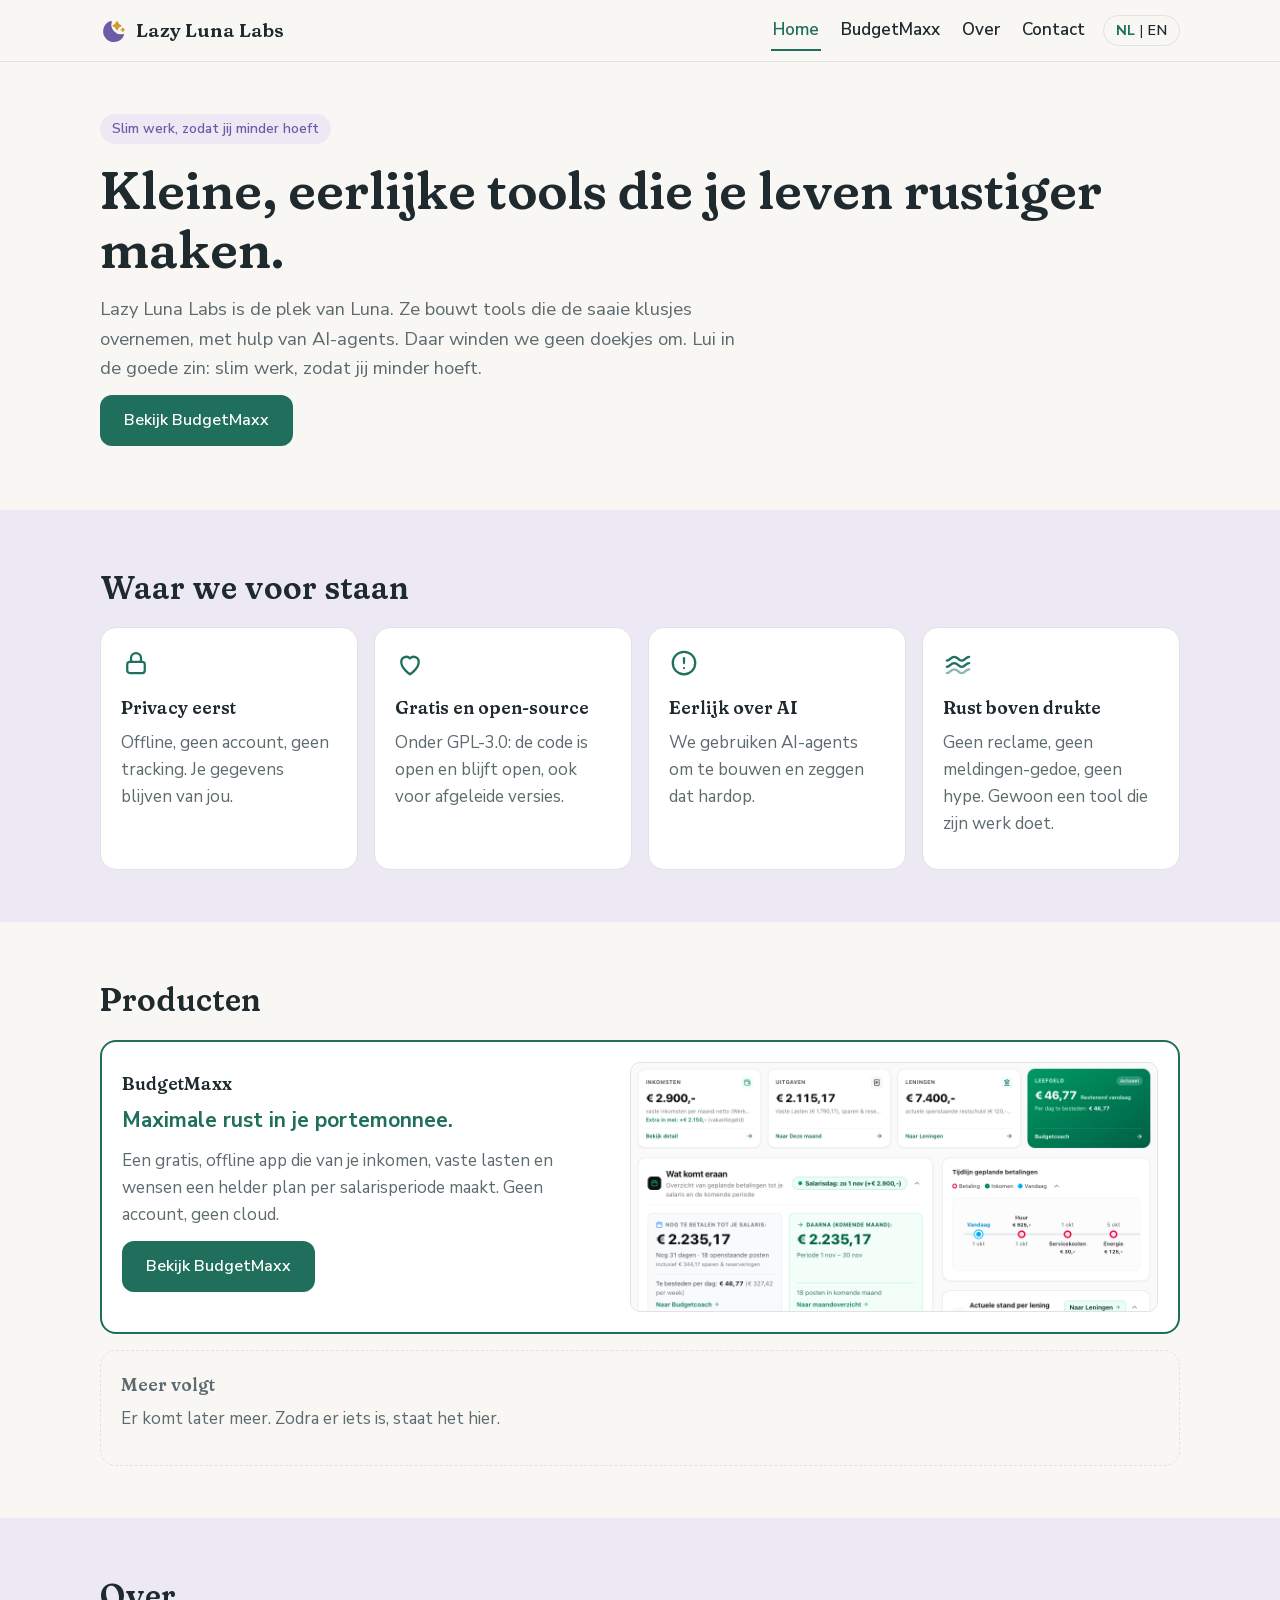
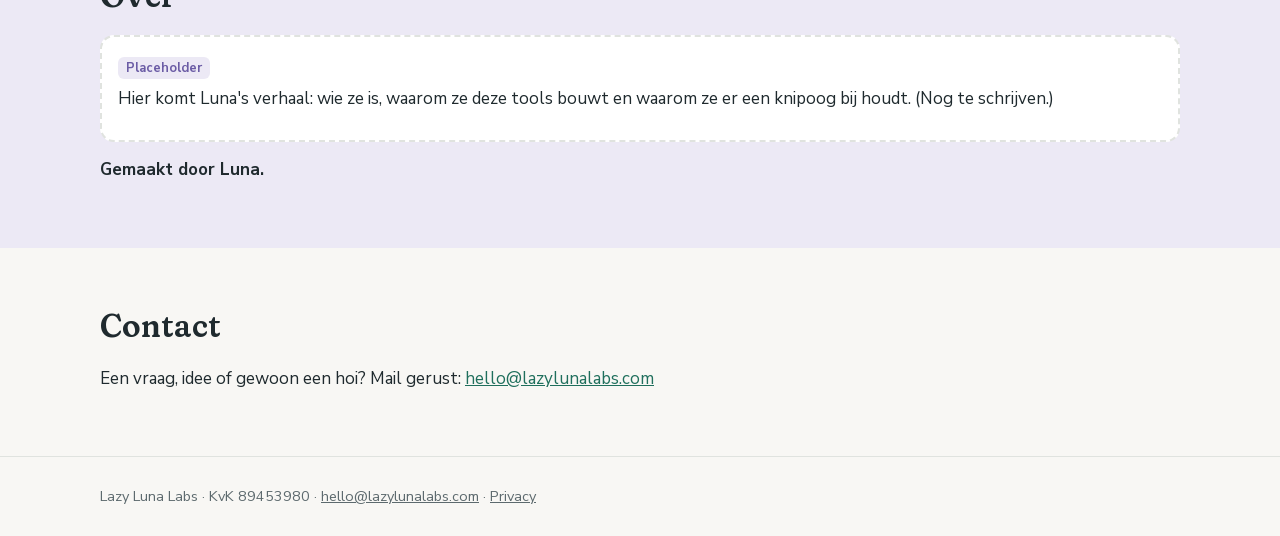
==== nl/index.html @ f91ce864 "feat: website Lazy Luna Labs + BudgetMaxx (NL/EN) Co-Authored-By: Claude Opus 5.5 <noreply@anthropic" ====
<!doctype html>
<html lang="nl">
<head>
<meta charset="utf-8">
<meta name="viewport" content="width=device-width, initial-scale=1">
<title>Lazy Luna Labs: kleine, eerlijke tools voor meer rust</title>
<meta name="description" content="Lazy Luna Labs maakt kleine, eerlijke tools die je leven rustiger maken. Gemaakt door Luna, met hulp van AI-agents.">
<link rel="alternate" hreflang="nl" href="../nl/index.html">
<link rel="alternate" hreflang="en" href="../en/index.html">
<link rel="alternate" hreflang="x-default" href="../index.html">
<link rel="stylesheet" href="../assets/site.css">
<style>
.prod{display:grid;gap:28px;grid-template-columns:1fr 1.1fr;align-items:center;border:2px solid var(--brand)}
@media (max-width:760px){.prod{grid-template-columns:1fr}}
.prod img{display:block;width:100%;height:auto;border-radius:10px;border:1px solid var(--line)}
.soon{border-style:dashed;margin-top:16px;background:transparent;color:var(--muted)}
</style>
<script src="../assets/sterren.js" defer></script>
<link rel="icon" type="image/svg+xml" href="../assets/favicon.svg">
<link rel="icon" type="image/png" sizes="32x32" href="../assets/favicon-32.png">
<link rel="apple-touch-icon" href="../assets/apple-touch-icon.png">
</head>
<body>
<a class="skip" href="#main">Direct naar hoofdinhoud</a>
<header class="site-header">
<div class="w topbar">
<a class="logo" href="index.html"><svg width="28" height="28" viewBox="0 0 32 32" aria-hidden="true"><path class="lm" d="M12.6 5.4A11.4 11.4 0 1 0 26.6 20.2A11.8 11.8 0 0 1 12.6 5.4Z"/><path class="ls" d="M19.4 5.4Q20.6 8.8 24.0 10.0Q20.6 11.2 19.4 14.6Q18.2 11.2 14.8 10.0Q18.2 8.8 19.4 5.4Z"/><path class="ls lp" d="M26.0 12.8V16.2M24.3 14.5H27.7"/></svg>Lazy Luna Labs</a>
<nav class="main-nav" aria-label="Hoofdmenu"><a href="index.html" aria-current="page">Home</a><a href="budgetmaxx/index.html">BudgetMaxx</a><a href="#over">Over</a><a href="#contact">Contact</a></nav>
<span class="lang"><b aria-current="true">NL</b> | <a href="../en/index.html" hreflang="en" lang="en" title="English">EN</a></span>
</div>
</header>
<main id="main">
<section id="top"><div class="w"><span class="badge">Slim werk, zodat jij minder hoeft</span><h1>Kleine, eerlijke tools die je leven rustiger maken.</h1><p class="lead muted">Lazy Luna Labs is de plek van Luna. Ze bouwt tools die de saaie klusjes overnemen, met hulp van AI-agents. Daar winden we geen doekjes om. Lui in de goede zin: slim werk, zodat jij minder hoeft.</p><p><a class="btn" href="budgetmaxx/index.html">Bekijk BudgetMaxx</a></p></div></section>
<section class="alt"><div class="w"><h2>Waar we voor staan</h2><div class="grid"><div class="card"><svg width="30" height="30" viewBox="0 0 24 24" fill="none" stroke="currentColor" stroke-width="1.8" stroke-linecap="round" stroke-linejoin="round" aria-hidden="true"><rect x="5" y="11" width="14" height="9" rx="2"/><path d="M8 11V8a4 4 0 0 1 8 0v3"/></svg><h3>Privacy eerst</h3><p class="muted">Offline, geen account, geen tracking. Je gegevens blijven van jou.</p></div><div class="card"><svg width="30" height="30" viewBox="0 0 24 24" fill="none" stroke="currentColor" stroke-width="1.8" stroke-linecap="round" stroke-linejoin="round" aria-hidden="true"><path d="M12 21s-7-4.4-7-10a4 4 0 0 1 7-2.6A4 4 0 0 1 19 11c0 5.600-7 10-7 10z"/></svg><h3>Gratis en open-source</h3><p class="muted">Onder GPL-3.0: de code is open en blijft open, ook voor afgeleide versies.</p></div><div class="card"><svg width="30" height="30" viewBox="0 0 24 24" fill="none" stroke="currentColor" stroke-width="1.8" stroke-linecap="round" stroke-linejoin="round" aria-hidden="true"><circle cx="12" cy="12" r="9"/><path d="M12 8v4M12 16h.01"/></svg><h3>Eerlijk over AI</h3><p class="muted">We gebruiken AI-agents om te bouwen en zeggen dat hardop.</p></div><div class="card"><svg width="30" height="30" viewBox="0 0 24 24" fill="none" stroke="currentColor" stroke-width="1.8" stroke-linecap="round" stroke-linejoin="round" aria-hidden="true"><path d="M3 15c3 0 3-3 6-3s3 3 6 3 3-3 6-3"/><path d="M3 20c3 0 3-3 6-3s3 3 6 3 3-3 6-3" opacity=".5"/><path d="M3 10c3 0 3-3 6-3s3 3 6 3 3-3 6-3"/></svg><h3>Rust boven drukte</h3><p class="muted">Geen reclame, geen meldingen-gedoe, geen hype. Gewoon een tool die zijn werk doet.</p></div></div></div></section>
<section id="budgetmaxx"><div class="w"><h2>Producten</h2>
<div class="card prod"><div><h3>BudgetMaxx</h3><p class="slogan">Maximale rust in je portemonnee.</p><p class="muted">Een gratis, offline app die van je inkomen, vaste lasten en wensen een helder plan per salarisperiode maakt. Geen account, geen cloud.</p><p><a class="btn" href="budgetmaxx/index.html">Bekijk BudgetMaxx</a></p></div>
<img src="img/hero-dashboard.png" width="1100" height="520" alt="Uitsnede van het BudgetMaxx-dashboard: inkomsten, uitgaven, lening en leefgeld in één overzicht"></div>
<div class="card soon"><h3>Meer volgt</h3><p>Er komt later meer. Zodra er iets is, staat het hier.</p></div></div></section>
<section id="over" class="alt"><div class="w"><h2>Over</h2>
<div class="ph"><b class="t">Placeholder</b><p>Hier komt Luna's verhaal: wie ze is, waarom ze deze tools bouwt en waarom ze er een knipoog bij houdt. (Nog te schrijven.)</p></div><p style="margin-top:14px"><b>Gemaakt door Luna.</b></p></div></section>
<section id="contact"><div class="w"><h2>Contact</h2><p>Een vraag, idee of gewoon een hoi? Mail gerust: <a href="mailto:hello@lazylunalabs.com">hello@lazylunalabs.com</a></p></div></section>
</main>
<footer class="site-footer"><div class="w">
<div>Lazy Luna Labs · KvK 89453980 · <a href="mailto:hello@lazylunalabs.com">hello@lazylunalabs.com</a> · <a href="budgetmaxx/privacy.html">Privacy</a></div>
</div></footer>
</body>
</html>
---- assets/site.css ----
@font-face{font-family:'Fraunces';font-style:normal;font-weight:100 900;font-display:swap;src:url(fonts/Fraunces-e0ad8e.woff2) format('woff2');unicode-range:U+0000-00FF,U+0131,U+0152-0153,U+02BB-02BC,U+02C6,U+02DA,U+02DC,U+0304,U+0308,U+0329,U+2000-206F,U+20AC,U+2122,U+2191,U+2193,U+2212,U+2215,U+FEFF,U+FFFD}
@font-face{font-family:'Nunito Sans';font-style:normal;font-weight:200 1000;font-display:swap;src:url(fonts/NunitoSans-9ad6ba.woff2) format('woff2');unicode-range:U+0000-00FF,U+0131,U+0152-0153,U+02BB-02BC,U+02C6,U+02DA,U+02DC,U+0304,U+0308,U+0329,U+2000-206F,U+20AC,U+2122,U+2191,U+2193,U+2212,U+2215,U+FEFF,U+FFFD}
/* Lazy Luna Labs: gedeelde stijl voor alle pagina's (offline, geen externe bronnen).
   Paginaspecifieke stijl blijft in een klein <style>-blok op de pagina zelf. */
:root{--bg:#f8f7f4;--card:#fff;--text:#1f2a2e;--muted:#5d6a6e;--brand:#1f6f5c;--brand-t:#fff;--line:#e0e3df;--soft:#ece9f5;--acc:#6b5ca5;
 /* de kopbalk gebruikt deze vaste waarden, zodat hij overal identiek blijft (ook binnen BudgetMaxx) */
 --hbg:var(--bg);--hline:var(--line);--htext:var(--text)}
@media (prefers-color-scheme:dark){:root{--bg:#131817;--card:#1b2321;--text:#e8edea;--muted:#a0b0aa;--brand:#4fb89b;--brand-t:#0c1512;--line:#2c3835;--soft:#232035;--acc:#b3a6ec}}
/* BudgetMaxx: eigen muntgroene sfeer binnen dezelfde site */
body.in-budgetmaxx{--bg:#f7f8f6;--card:#fff;--text:#1d2a26;--muted:#5a6a64;--line:#dde3df;--soft:#e8f1ed}
@media (prefers-color-scheme:dark){body.in-budgetmaxx{--bg:#121816;--card:#1a2320;--text:#e6ede9;--muted:#9fb0a8;--line:#2b3834;--soft:#1d2b26}}

*{box-sizing:border-box}
html{scroll-padding-top:130px;scroll-behavior:smooth;-webkit-text-size-adjust:100%}
body{margin:0;font:17px/1.6 'Nunito Sans',system-ui,-apple-system,'Segoe UI',sans-serif;background:var(--bg);color:var(--text)}
.w{max-width:1120px;margin:0 auto;padding:0 20px}
section{padding:52px 0}
h1{font-size:clamp(2rem,6.5vw,3.3rem);line-height:1.12;margin:0 0 16px}
h2{font-size:clamp(1.5rem,4vw,2rem);margin:0 0 14px}
h3{margin:0 0 6px;font-size:1.1rem}
h1,h2,h3,p,li,summary,td{overflow-wrap:anywhere}
p{margin:0 0 12px}.muted{color:var(--muted)}
a{color:var(--brand)}
img{max-width:100%}

/* knoppen, focus, skip-link */
.btn{display:inline-block;background:var(--brand);color:var(--brand-t);padding:13px 24px;border-radius:12px;text-decoration:none;font-weight:600;border:0;font-size:1rem;cursor:pointer}
.btn2{background:transparent;color:var(--brand);border:2px solid var(--brand);padding:11px 22px}
:is(a,button,input,summary):focus-visible{outline:3px solid var(--brand);outline-offset:2px;border-radius:4px}
.skip{position:absolute;left:12px;top:-60px;background:var(--brand);color:var(--brand-t);padding:10px 16px;border-radius:0 0 10px 10px;z-index:100;text-decoration:none;font-weight:600}
.skip:focus{top:0}

/* NIVEAU 1: kopbalk van Lazy Luna Labs, op elke pagina identiek */
.site-header{position:sticky;top:0;z-index:40;background:var(--hbg);border-bottom:1px solid var(--hline)}
.topbar{display:flex;align-items:center;gap:6px 16px;padding-top:10px;padding-bottom:10px}
.logo{display:inline-flex;align-items:center;gap:8px;font-family:'Fraunces',Georgia,serif;font-variation-settings:'SOFT' 100,'WONK' 0;font-weight:600;font-size:1.2rem;color:var(--htext);text-decoration:none;white-space:nowrap}
.logo svg{flex:none}
.lm,.ls{stroke-linecap:round;stroke-linejoin:round}
.lm{fill:#6b5ca5;stroke:#6b5ca5;stroke-width:1.8}.ls{fill:#d39b2f;stroke:#d39b2f;stroke-width:1.4}
@media (prefers-color-scheme:dark){.lm{fill:#b3a6ec;stroke:#b3a6ec}.ls{fill:#f0c46a;stroke:#f0c46a}}
.in-budgetmaxx .ls{fill:#1f6f5c;stroke:#1f6f5c}
@media (prefers-color-scheme:dark){.in-budgetmaxx .ls{fill:#4fb89b;stroke:#4fb89b}}
.main-nav{display:flex;gap:2px 18px;align-items:center;margin-left:auto}
.main-nav a{color:var(--htext);text-decoration:none;font-weight:600;padding:6px 2px;border-bottom:2px solid transparent}
.main-nav a:hover{border-bottom-color:var(--hline)}
.main-nav a[aria-current]{color:var(--brand);border-bottom-color:var(--brand)}
.lang{font-size:.9rem;border:1px solid var(--hline);border-radius:99px;padding:3px 12px;white-space:nowrap;color:var(--htext)}
.lang b{color:var(--brand)}
.lang a{font-weight:600;color:var(--htext);text-decoration:none}

/* NIVEAU 2: BudgetMaxx-balk (broodkruimel + subtabs) */
.subbar{background:var(--soft);border-top:1px solid var(--hline)}
.subbar-inner{display:flex;align-items:center;gap:4px 20px}
.crumb{display:inline-flex;align-items:center;gap:6px;padding:8px 0;white-space:nowrap;font-size:.9rem;color:var(--muted);flex:none}
.crumb a{color:var(--muted);text-decoration:none}
.crumb a:hover{color:var(--text);text-decoration:underline}
.crumb strong{color:var(--brand)}
.sub-nav{display:flex;align-items:center;gap:4px 6px;margin-left:auto;min-width:0;overflow-x:auto;scrollbar-width:none;-webkit-overflow-scrolling:touch;padding:6px 2px}
.sub-nav::-webkit-scrollbar{display:none}
.sub-nav a{flex:none;white-space:nowrap;color:var(--text);text-decoration:none;font-weight:500;font-size:.94rem;padding:5px 11px;border-radius:99px;border:1px solid transparent}
.sub-nav a:hover{background:var(--card)}
.sub-nav a[aria-current]{background:var(--brand);color:var(--brand-t);font-weight:600}
.sub-nav a.sub-cta{border-color:var(--brand);color:var(--brand);font-weight:600}
.sub-nav a.sub-cta:hover{background:var(--card)}

@media (max-width:760px){
.w{padding:0 16px}
.site-header{position:static}  /* drie rijen hoog: op telefoon niet vastplakken */
.topbar{flex-wrap:wrap;padding-top:10px;padding-bottom:6px}
.logo{order:1}
.lang{order:2;margin-left:auto}
.main-nav{order:3;width:100%;margin-left:0;justify-content:space-between;gap:0 6px;border-top:1px solid var(--hline)}
.main-nav a{padding:8px 2px;font-size:.98rem}
.subbar-inner{flex-direction:column;align-items:stretch;gap:0}
.crumb{padding:6px 0 0;font-size:.85rem}
.sub-nav{margin-left:0;padding:4px 16px 8px 0;-webkit-mask-image:linear-gradient(to right,#000 88%,transparent);mask-image:linear-gradient(to right,#000 88%,transparent)}
}

/* gedeelde onderdelen */
.badge{display:inline-block;background:var(--soft);color:var(--acc);padding:4px 12px;border-radius:99px;font-size:.85rem;margin-bottom:16px;font-weight:600}
.in-budgetmaxx .badge{color:var(--brand)}
.lead{font-size:1.15rem;max-width:640px}
.grid{display:grid;gap:16px;grid-template-columns:repeat(auto-fit,minmax(min(100%,230px),1fr))}
.card{background:var(--card);border:1px solid var(--line);border-radius:16px;padding:20px}
.card svg{color:var(--brand);margin-bottom:8px}
.alt{background:var(--soft)}
.slogan{font-size:1.3rem;font-weight:700;color:var(--brand);margin:0 0 10px}
.ph{border:2px dashed var(--line);border-radius:14px;padding:16px;background:var(--card)}
.ph b.t{display:inline-block;background:var(--soft);color:var(--acc);border-radius:6px;padding:1px 8px;font-size:.8rem;margin-bottom:6px}
section.top{padding:28px 0 48px}
.row{display:flex;gap:12px;flex-wrap:wrap;margin-top:8px}
.photo{aspect-ratio:1;max-width:260px;border:2px dashed var(--line);border-radius:50%;display:flex;align-items:center;justify-content:center;color:var(--muted);background:var(--card)}
.ico{color:var(--brand);flex:none}
.card .ico{margin-bottom:8px}
.illu{display:flex;gap:24px;align-items:center}
@media (max-width:600px){.illu{flex-direction:column;align-items:flex-start}}
.num{width:36px;height:36px;border-radius:50%;background:var(--brand);color:var(--brand-t);display:flex;align-items:center;justify-content:center;font-weight:700;margin-bottom:10px}
.doc{max-width:760px}.doc h2{margin-top:32px}.doc li{margin-bottom:8px}.doc ol,.doc ul{padding-left:1.3em}
.warn{background:var(--soft);border:2px solid var(--brand);border-radius:12px;padding:14px 18px;margin-bottom:24px}
details{background:var(--card);border:1px solid var(--line);border-radius:12px;padding:14px 18px;margin-bottom:10px}
summary{cursor:pointer;font-weight:600}
details p{margin:10px 0 0}
label{display:block;font-weight:600;margin-bottom:6px}
input[type=email],input[type=text]{width:100%;padding:12px;border-radius:8px;border:1px solid var(--line);background:var(--card);color:var(--text);font:inherit;margin-bottom:14px}
form{max-width:480px}

/* footer */
.site-footer{padding:28px 0;border-top:1px solid var(--line);color:var(--muted);font-size:.9rem}
.site-footer a{color:inherit}
.footer-sub{margin-top:6px;font-size:.85rem}

@media (prefers-reduced-motion:reduce){html{scroll-behavior:auto}}

/* vloeiende overgang tussen pagina's (alleen browsers die dit kennen; geen script) */
@view-transition{navigation:auto}
@media (prefers-reduced-motion:reduce){@view-transition{navigation:none}}

.lp{fill:none!important;stroke-width:1.8}

/* Lettertypes: Fraunces voor woordmerk en koppen, Nunito Sans voor de rest */
h1,h2,h3,.card h3,.logo{font-family:'Fraunces',Georgia,serif;font-variation-settings:'SOFT' 100,'WONK' 0;font-weight:600}
button,input,textarea,select{font-family:inherit}
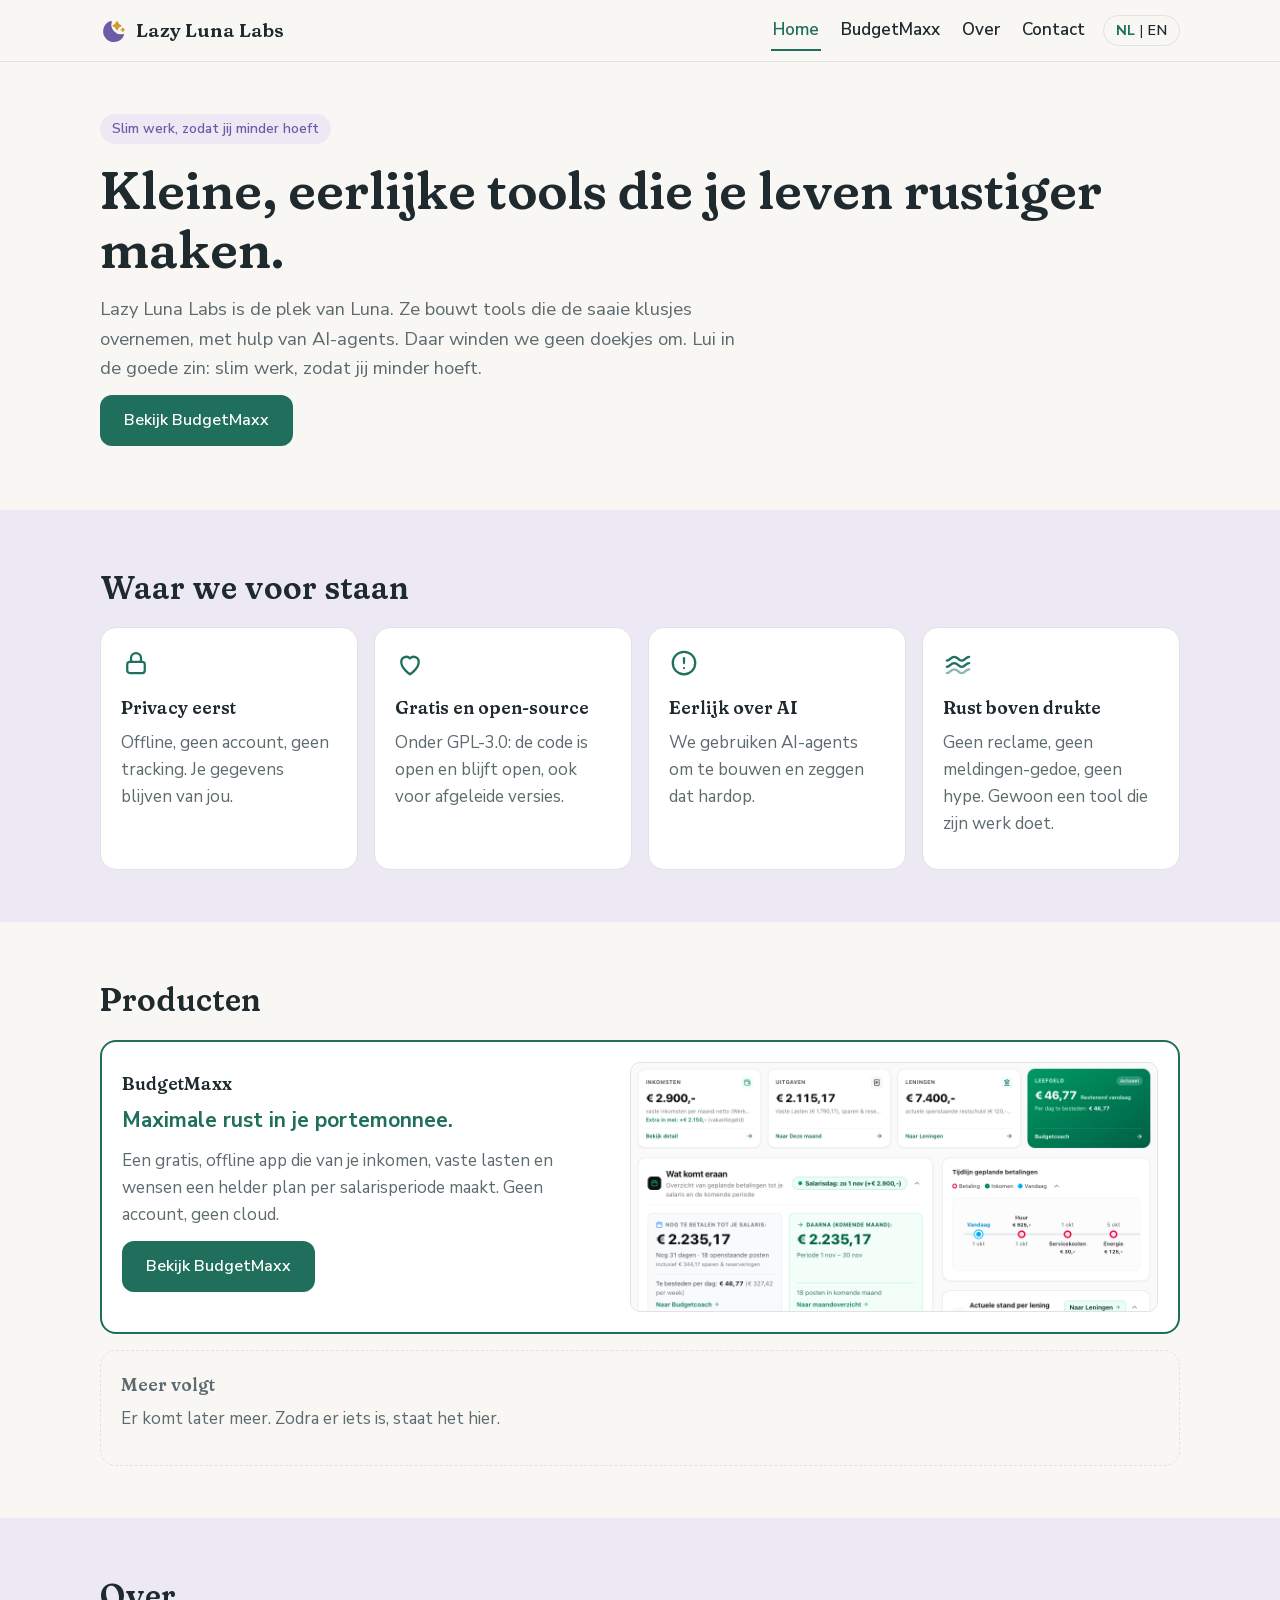
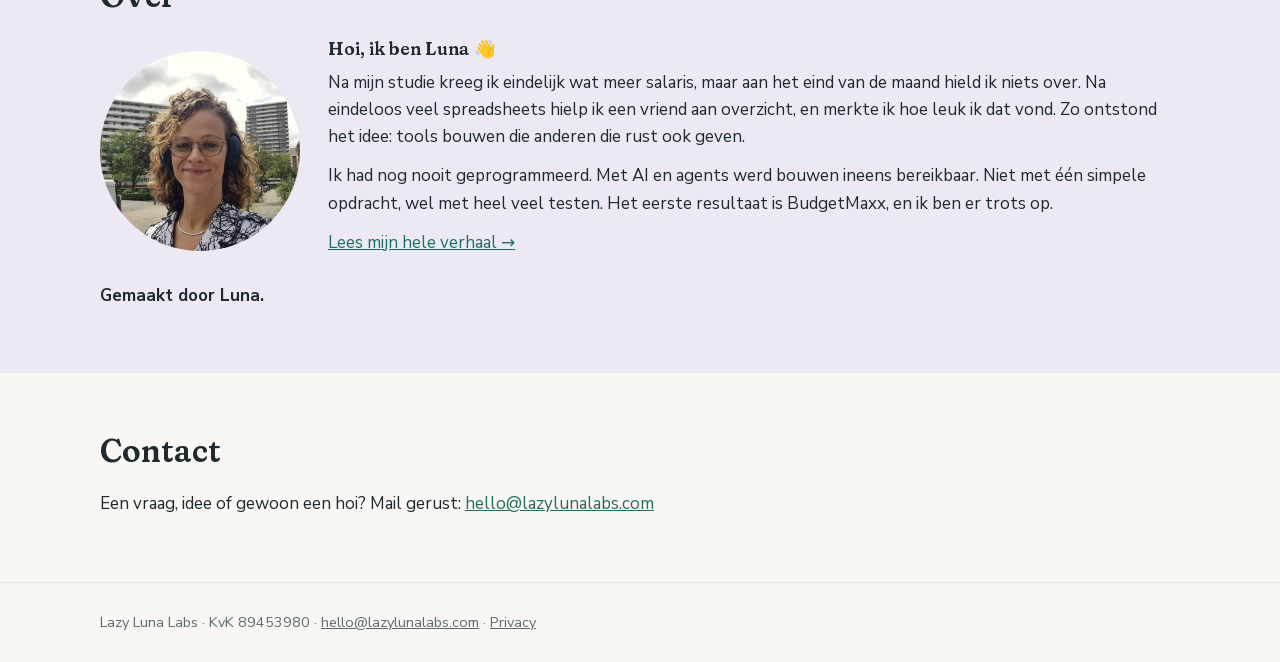
==== commit c7888f06: "feat(over): verhaal + foto Luna op homepage (NL/EN) en over.html (concept, nog niet gepusht) Co-Auth" ====
--- a/nl/index.html
+++ b/nl/index.html
@@ -37,7 +37,12 @@
 <img src="img/hero-dashboard.png" width="1100" height="520" alt="Uitsnede van het BudgetMaxx-dashboard: inkomsten, uitgaven, lening en leefgeld in één overzicht"></div>
 <div class="card soon"><h3>Meer volgt</h3><p>Er komt later meer. Zodra er iets is, staat het hier.</p></div></div></section>
 <section id="over" class="alt"><div class="w"><h2>Over</h2>
-<div class="ph"><b class="t">Placeholder</b><p>Hier komt Luna's verhaal: wie ze is, waarom ze deze tools bouwt en waarom ze er een knipoog bij houdt. (Nog te schrijven.)</p></div><p style="margin-top:14px"><b>Gemaakt door Luna.</b></p></div></section>
+<div style="display:flex;gap:28px;align-items:center;flex-wrap:wrap"><div class="photo" style="border:none;overflow:hidden;padding:0;width:200px;flex:none"><img src="../assets/img/luna.jpg" alt="Luna, oprichter van Lazy Luna Labs" width="675" height="900" loading="lazy" style="width:100%;height:100%;object-fit:cover;object-position:50% 40%;display:block"></div><div style="flex:1;min-width:240px">
+<h3 style="margin-top:0">Hoi, ik ben Luna 👋</h3>
+<p>Na mijn studie kreeg ik eindelijk wat meer salaris, maar aan het eind van de maand hield ik niets over. Na eindeloos veel spreadsheets hielp ik een vriend aan overzicht, en merkte ik hoe leuk ik dat vond. Zo ontstond het idee: tools bouwen die anderen die rust ook geven.</p>
+<p>Ik had nog nooit geprogrammeerd. Met AI en agents werd bouwen ineens bereikbaar. Niet met één simpele opdracht, wel met heel veel testen. Het eerste resultaat is BudgetMaxx, en ik ben er trots op.</p>
+<p><a href="budgetmaxx/over.html">Lees mijn hele verhaal →</a></p>
+</div></div><p style="margin-top:14px"><b>Gemaakt door Luna.</b></p></div></section>
 <section id="contact"><div class="w"><h2>Contact</h2><p>Een vraag, idee of gewoon een hoi? Mail gerust: <a href="mailto:hello@lazylunalabs.com">hello@lazylunalabs.com</a></p></div></section>
 </main>
 <footer class="site-footer"><div class="w">
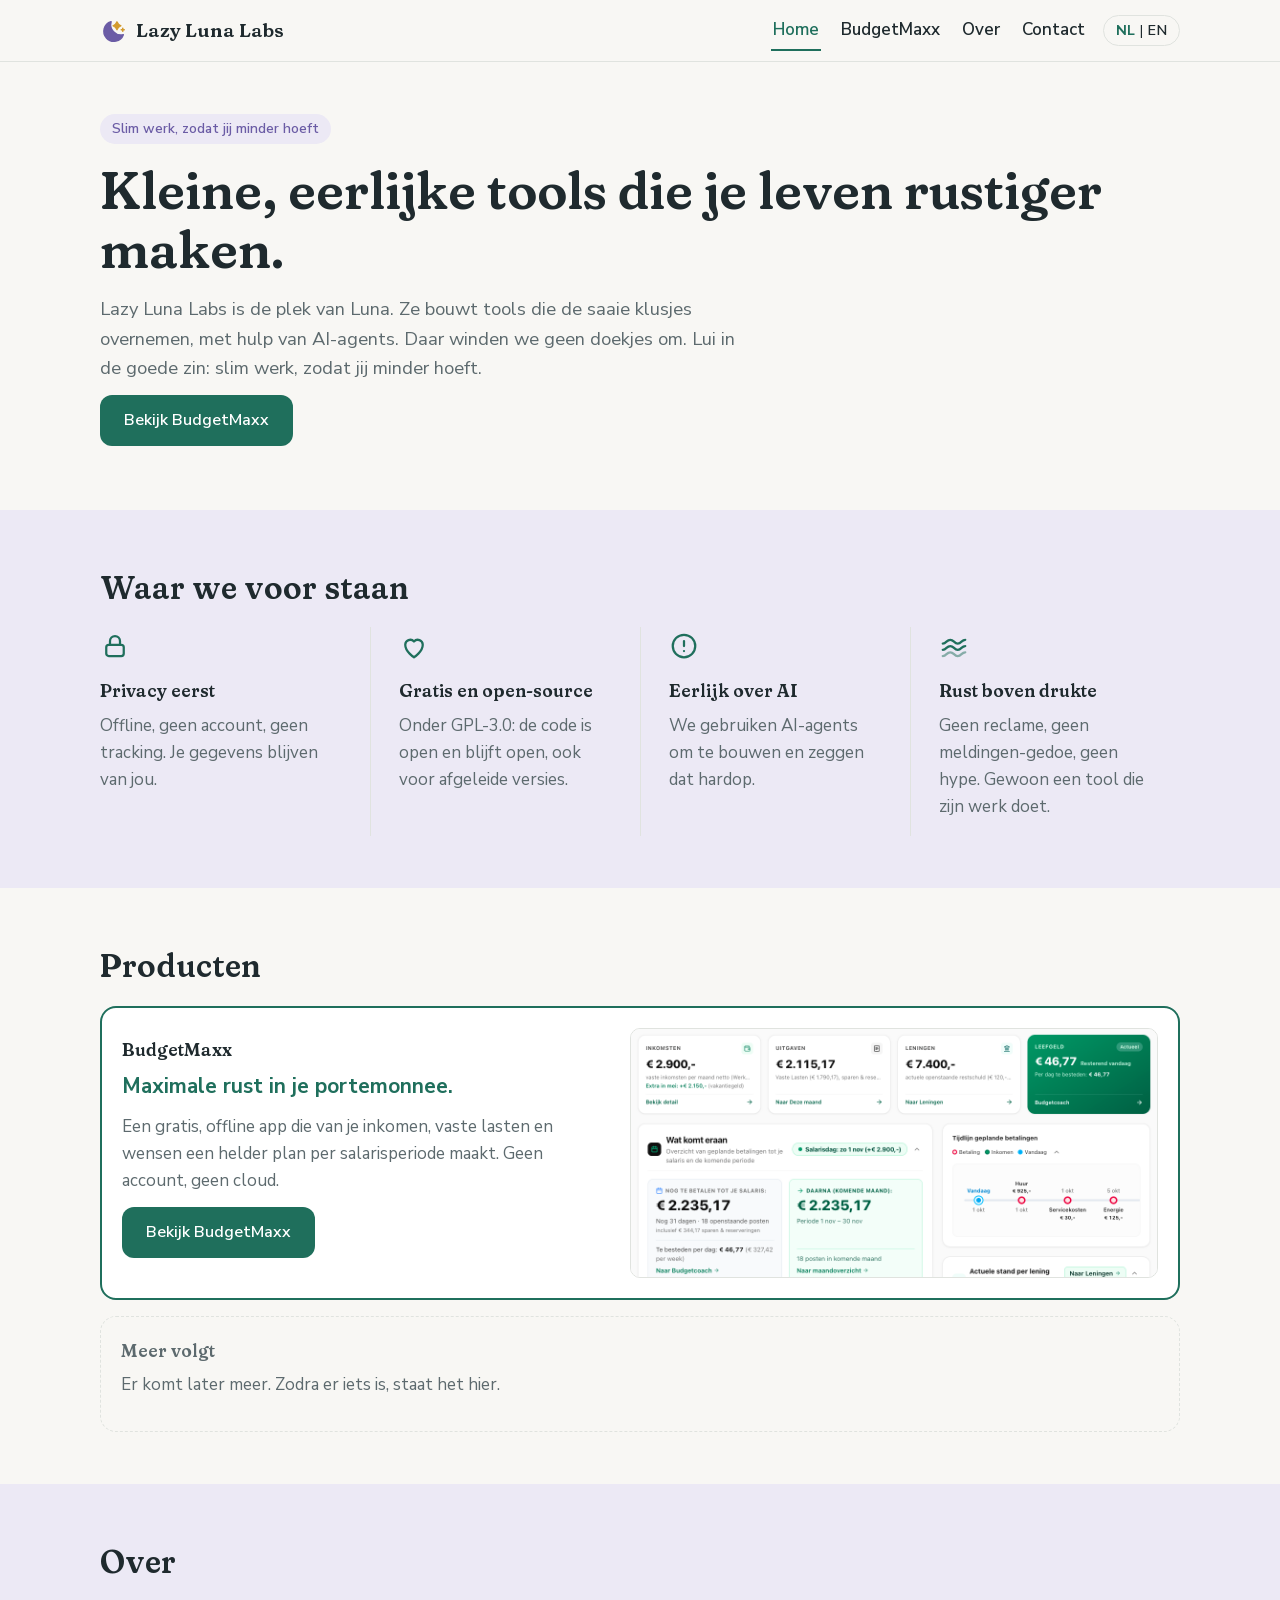
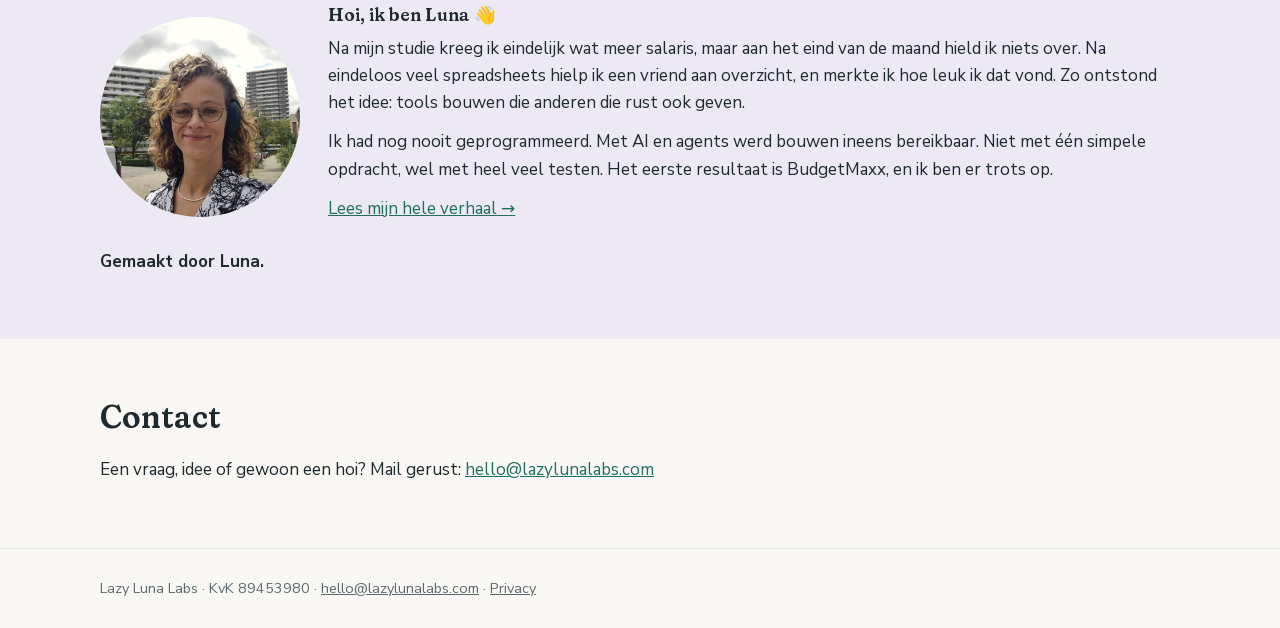
==== commit f17c9b1c: "style(home): waarden zonder kaarten, subtiele scheidingen (NL/EN) Co-Authored-By: Claude Opus 5.5 <n" ====
--- a/nl/index.html
+++ b/nl/index.html
@@ -31,7 +31,7 @@
 </header>
 <main id="main">
 <section id="top"><div class="w"><span class="badge">Slim werk, zodat jij minder hoeft</span><h1>Kleine, eerlijke tools die je leven rustiger maken.</h1><p class="lead muted">Lazy Luna Labs is de plek van Luna. Ze bouwt tools die de saaie klusjes overnemen, met hulp van AI-agents. Daar winden we geen doekjes om. Lui in de goede zin: slim werk, zodat jij minder hoeft.</p><p><a class="btn" href="budgetmaxx/index.html">Bekijk BudgetMaxx</a></p></div></section>
-<section class="alt"><div class="w"><h2>Waar we voor staan</h2><div class="grid"><div class="card"><svg width="30" height="30" viewBox="0 0 24 24" fill="none" stroke="currentColor" stroke-width="1.8" stroke-linecap="round" stroke-linejoin="round" aria-hidden="true"><rect x="5" y="11" width="14" height="9" rx="2"/><path d="M8 11V8a4 4 0 0 1 8 0v3"/></svg><h3>Privacy eerst</h3><p class="muted">Offline, geen account, geen tracking. Je gegevens blijven van jou.</p></div><div class="card"><svg width="30" height="30" viewBox="0 0 24 24" fill="none" stroke="currentColor" stroke-width="1.8" stroke-linecap="round" stroke-linejoin="round" aria-hidden="true"><path d="M12 21s-7-4.4-7-10a4 4 0 0 1 7-2.6A4 4 0 0 1 19 11c0 5.600-7 10-7 10z"/></svg><h3>Gratis en open-source</h3><p class="muted">Onder GPL-3.0: de code is open en blijft open, ook voor afgeleide versies.</p></div><div class="card"><svg width="30" height="30" viewBox="0 0 24 24" fill="none" stroke="currentColor" stroke-width="1.8" stroke-linecap="round" stroke-linejoin="round" aria-hidden="true"><circle cx="12" cy="12" r="9"/><path d="M12 8v4M12 16h.01"/></svg><h3>Eerlijk over AI</h3><p class="muted">We gebruiken AI-agents om te bouwen en zeggen dat hardop.</p></div><div class="card"><svg width="30" height="30" viewBox="0 0 24 24" fill="none" stroke="currentColor" stroke-width="1.8" stroke-linecap="round" stroke-linejoin="round" aria-hidden="true"><path d="M3 15c3 0 3-3 6-3s3 3 6 3 3-3 6-3"/><path d="M3 20c3 0 3-3 6-3s3 3 6 3 3-3 6-3" opacity=".5"/><path d="M3 10c3 0 3-3 6-3s3 3 6 3 3-3 6-3"/></svg><h3>Rust boven drukte</h3><p class="muted">Geen reclame, geen meldingen-gedoe, geen hype. Gewoon een tool die zijn werk doet.</p></div></div></div></section>
+<section class="alt"><div class="w"><h2>Waar we voor staan</h2><div class="values"><div><svg width="30" height="30" viewBox="0 0 24 24" fill="none" stroke="currentColor" stroke-width="1.8" stroke-linecap="round" stroke-linejoin="round" aria-hidden="true"><rect x="5" y="11" width="14" height="9" rx="2"/><path d="M8 11V8a4 4 0 0 1 8 0v3"/></svg><h3>Privacy eerst</h3><p class="muted">Offline, geen account, geen tracking. Je gegevens blijven van jou.</p></div><div><svg width="30" height="30" viewBox="0 0 24 24" fill="none" stroke="currentColor" stroke-width="1.8" stroke-linecap="round" stroke-linejoin="round" aria-hidden="true"><path d="M12 21s-7-4.4-7-10a4 4 0 0 1 7-2.6A4 4 0 0 1 19 11c0 5.600-7 10-7 10z"/></svg><h3>Gratis en open-source</h3><p class="muted">Onder GPL-3.0: de code is open en blijft open, ook voor afgeleide versies.</p></div><div><svg width="30" height="30" viewBox="0 0 24 24" fill="none" stroke="currentColor" stroke-width="1.8" stroke-linecap="round" stroke-linejoin="round" aria-hidden="true"><circle cx="12" cy="12" r="9"/><path d="M12 8v4M12 16h.01"/></svg><h3>Eerlijk over AI</h3><p class="muted">We gebruiken AI-agents om te bouwen en zeggen dat hardop.</p></div><div><svg width="30" height="30" viewBox="0 0 24 24" fill="none" stroke="currentColor" stroke-width="1.8" stroke-linecap="round" stroke-linejoin="round" aria-hidden="true"><path d="M3 15c3 0 3-3 6-3s3 3 6 3 3-3 6-3"/><path d="M3 20c3 0 3-3 6-3s3 3 6 3 3-3 6-3" opacity=".5"/><path d="M3 10c3 0 3-3 6-3s3 3 6 3 3-3 6-3"/></svg><h3>Rust boven drukte</h3><p class="muted">Geen reclame, geen meldingen-gedoe, geen hype. Gewoon een tool die zijn werk doet.</p></div></div></div></section>
 <section id="budgetmaxx"><div class="w"><h2>Producten</h2>
 <div class="card prod"><div><h3>BudgetMaxx</h3><p class="slogan">Maximale rust in je portemonnee.</p><p class="muted">Een gratis, offline app die van je inkomen, vaste lasten en wensen een helder plan per salarisperiode maakt. Geen account, geen cloud.</p><p><a class="btn" href="budgetmaxx/index.html">Bekijk BudgetMaxx</a></p></div>
 <img src="img/hero-dashboard.png" width="1100" height="520" alt="Uitsnede van het BudgetMaxx-dashboard: inkomsten, uitgaven, lening en leefgeld in één overzicht"></div>
--- a/assets/site.css
+++ b/assets/site.css
@@ -120,3 +120,10 @@
 /* Lettertypes: Fraunces voor woordmerk en koppen, Nunito Sans voor de rest */
 h1,h2,h3,.card h3,.logo{font-family:'Fraunces',Georgia,serif;font-variation-settings:'SOFT' 100,'WONK' 0;font-weight:600}
 button,input,textarea,select{font-family:inherit}
+/* Waar we voor staan: geen kaarten, subtiele scheidingen (Luna, 18 okt) */
+.values{display:grid;grid-template-columns:repeat(4,1fr);margin-top:8px}
+.values>div{padding:4px 28px;border-left:1px solid var(--line)}
+.values>div:first-child{padding-left:0;border-left:0}
+.values svg{color:var(--brand);margin-bottom:8px}
+@media (max-width:900px){.values{grid-template-columns:1fr 1fr;row-gap:28px}.values>div:nth-child(odd){padding-left:0;border-left:0}}
+@media (max-width:560px){.values{grid-template-columns:1fr;row-gap:0}.values>div{padding:18px 0;border-left:0;border-top:1px solid var(--line)}.values>div:first-child{border-top:0;padding-top:0}}
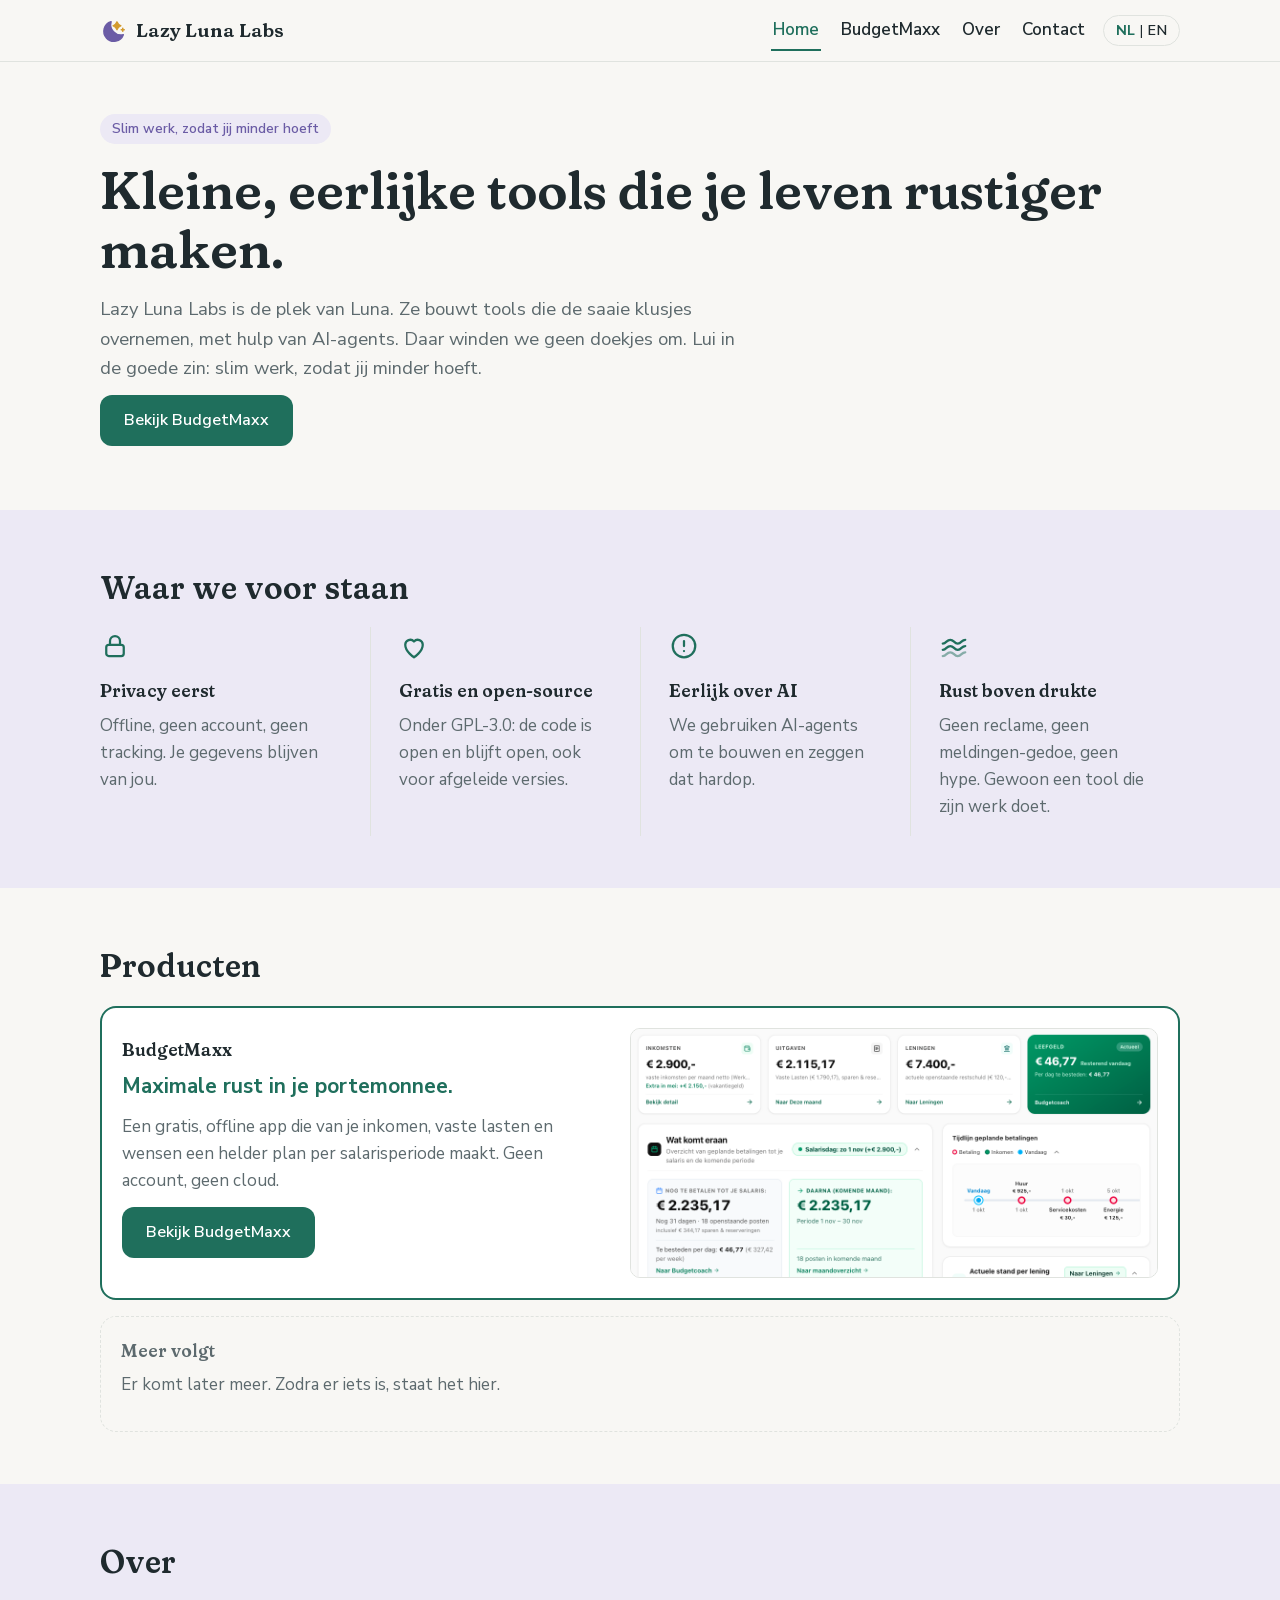
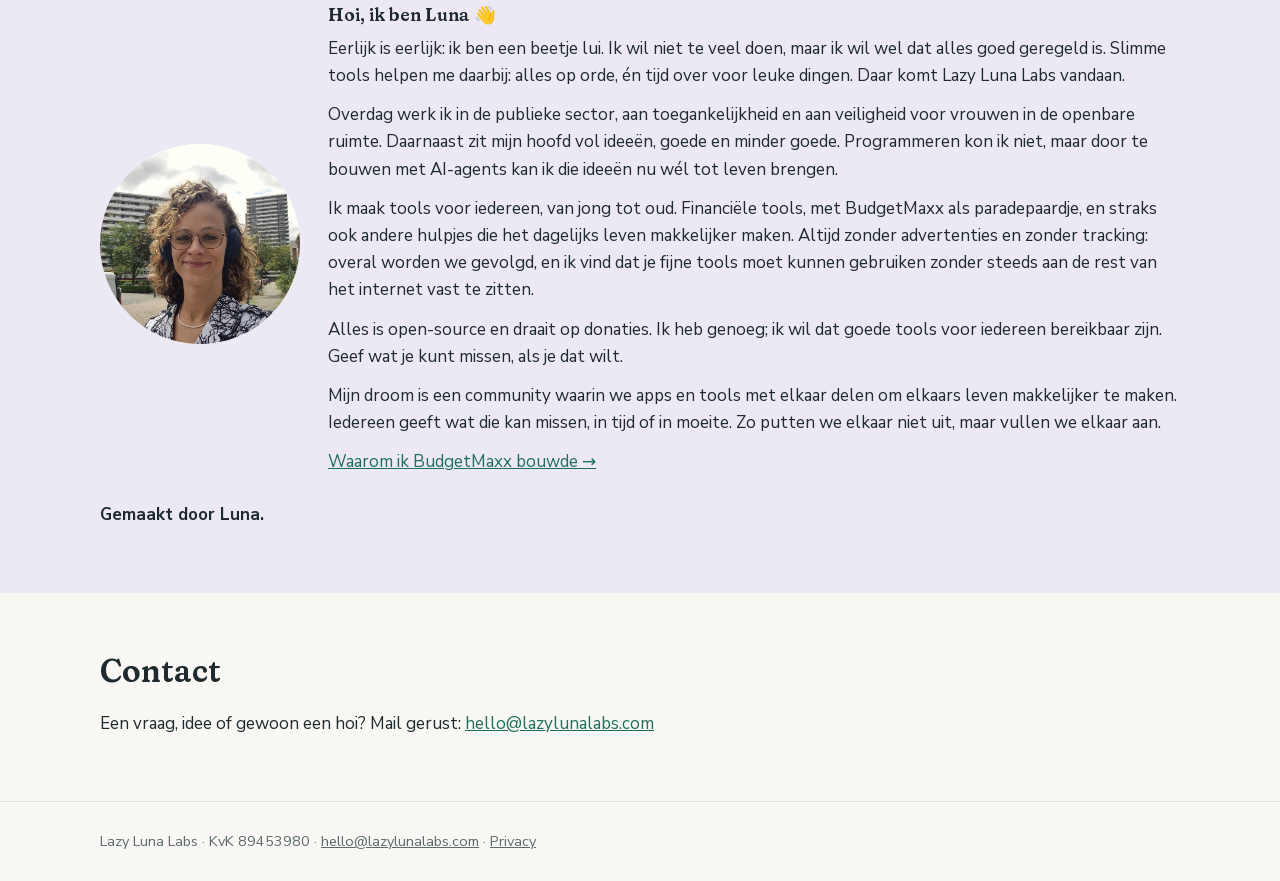
==== commit 398a4c6a: "feat(home): algemeen verhaal Luna/Lazy Luna Labs (NL/EN, concept) Co-Authored-By: Claude Opus 5.5 <n" ====
--- a/nl/index.html
+++ b/nl/index.html
@@ -39,10 +39,12 @@
 <section id="over" class="alt"><div class="w"><h2>Over</h2>
 <div style="display:flex;gap:28px;align-items:center;flex-wrap:wrap"><div class="photo" style="border:none;overflow:hidden;padding:0;width:200px;flex:none"><img src="../assets/img/luna.jpg" alt="Luna, oprichter van Lazy Luna Labs" width="675" height="900" loading="lazy" style="width:100%;height:100%;object-fit:cover;object-position:50% 40%;display:block"></div><div style="flex:1;min-width:240px">
 <h3 style="margin-top:0">Hoi, ik ben Luna 👋</h3>
-<p>Na mijn studie kreeg ik eindelijk wat meer salaris, maar aan het eind van de maand hield ik niets over. Na eindeloos veel spreadsheets hielp ik een vriend aan overzicht, en merkte ik hoe leuk ik dat vond. Zo ontstond het idee: tools bouwen die anderen die rust ook geven.</p>
-<p>Ik had nog nooit geprogrammeerd. Met AI en agents werd bouwen ineens bereikbaar. Niet met één simpele opdracht, wel met heel veel testen. Het eerste resultaat is BudgetMaxx, en ik ben er trots op.</p>
-<p><a href="budgetmaxx/over.html">Lees mijn hele verhaal →</a></p>
-</div></div><p style="margin-top:14px"><b>Gemaakt door Luna.</b></p></div></section>
+<p>Eerlijk is eerlijk: ik ben een beetje lui. Ik wil niet te veel doen, maar ik wil wel dat alles goed geregeld is. Slimme tools helpen me daarbij: alles op orde, én tijd over voor leuke dingen. Daar komt Lazy Luna Labs vandaan.</p>
+<p>Overdag werk ik in de publieke sector, aan toegankelijkheid en aan veiligheid voor vrouwen in de openbare ruimte. Daarnaast zit mijn hoofd vol ideeën, goede en minder goede. Programmeren kon ik niet, maar door te bouwen met AI-agents kan ik die ideeën nu wél tot leven brengen.</p>
+<p>Ik maak tools voor iedereen, van jong tot oud. Financiële tools, met BudgetMaxx als paradepaardje, en straks ook andere hulpjes die het dagelijks leven makkelijker maken. Altijd zonder advertenties en zonder tracking: overal worden we gevolgd, en ik vind dat je fijne tools moet kunnen gebruiken zonder steeds aan de rest van het internet vast te zitten.</p>
+<p>Alles is open-source en draait op donaties. Ik heb genoeg; ik wil dat goede tools voor iedereen bereikbaar zijn. Geef wat je kunt missen, als je dat wilt.</p>
+<p>Mijn droom is een community waarin we apps en tools met elkaar delen om elkaars leven makkelijker te maken. Iedereen geeft wat die kan missen, in tijd of in moeite. Zo putten we elkaar niet uit, maar vullen we elkaar aan.</p>
+<p><a href="budgetmaxx/over.html">Waarom ik BudgetMaxx bouwde →</a></p></div></div><p style="margin-top:14px"><b>Gemaakt door Luna.</b></p></div></section>
 <section id="contact"><div class="w"><h2>Contact</h2><p>Een vraag, idee of gewoon een hoi? Mail gerust: <a href="mailto:hello@lazylunalabs.com">hello@lazylunalabs.com</a></p></div></section>
 </main>
 <footer class="site-footer"><div class="w">
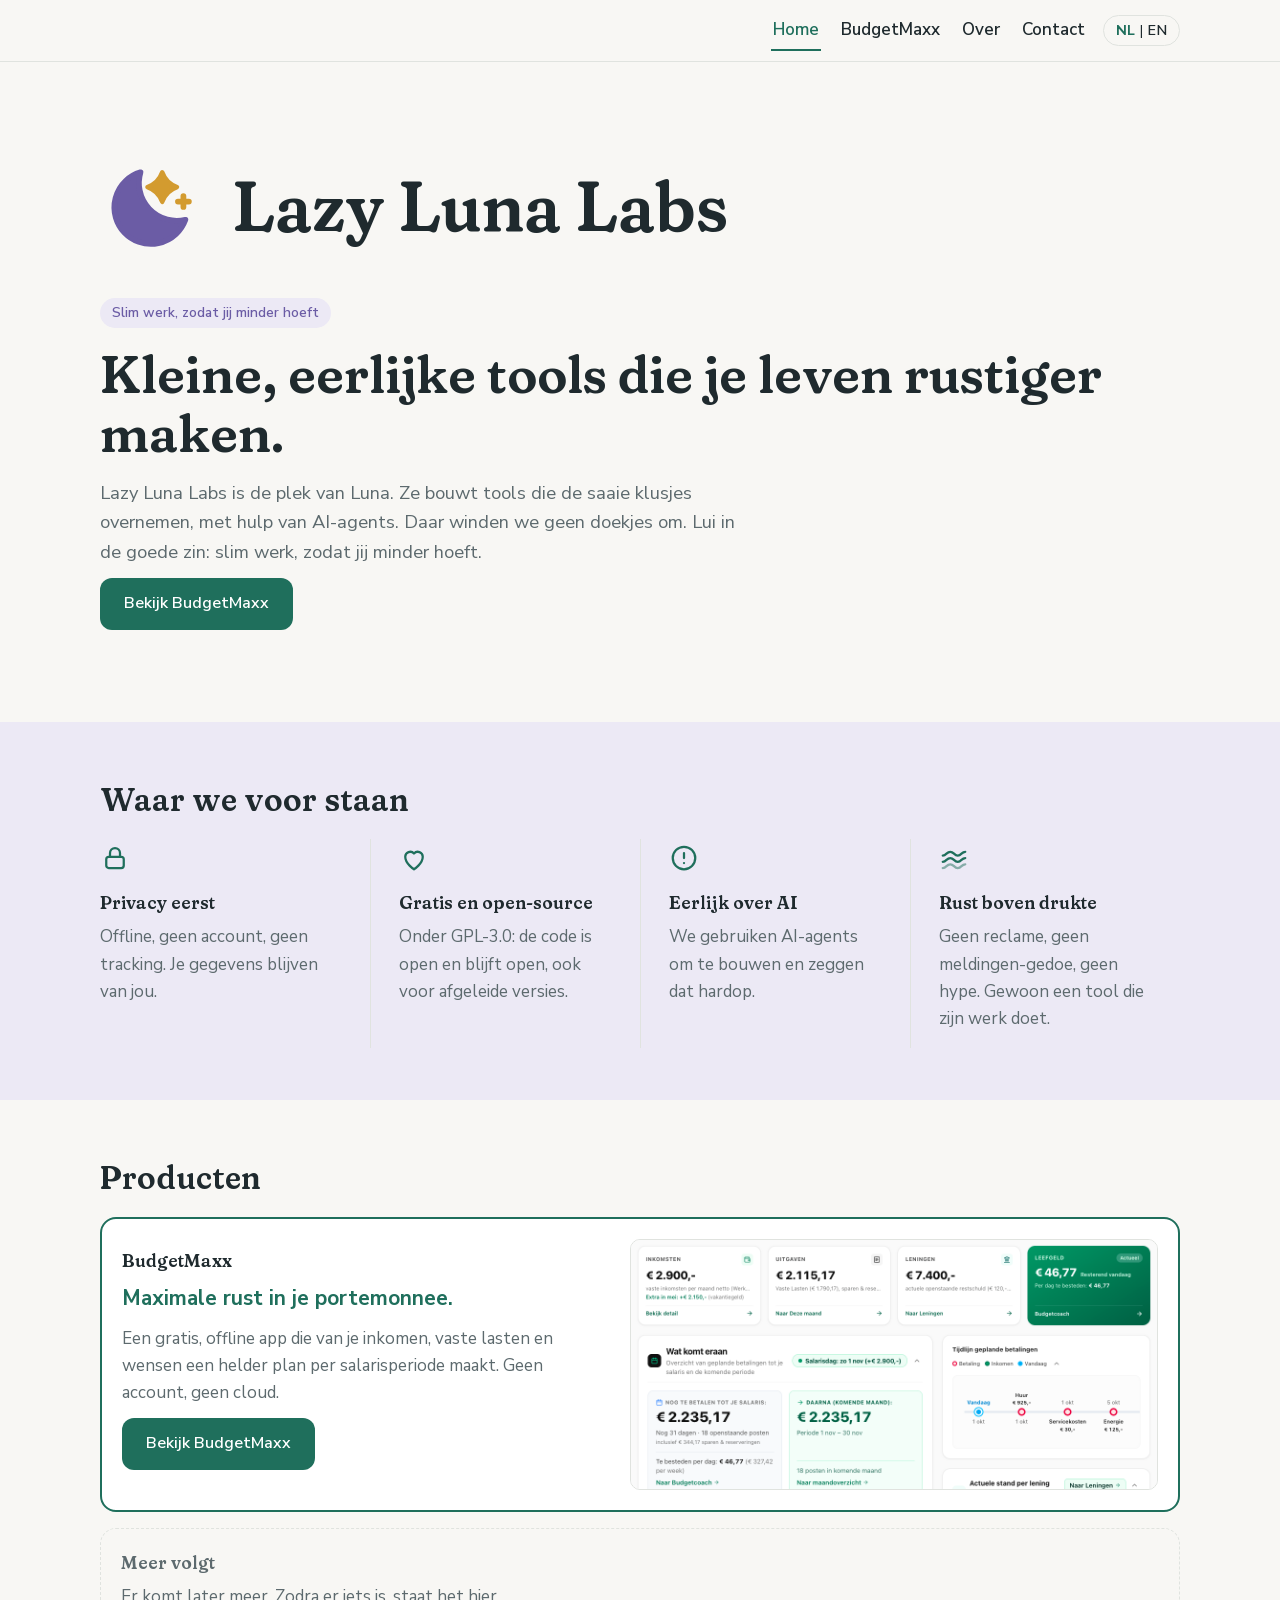
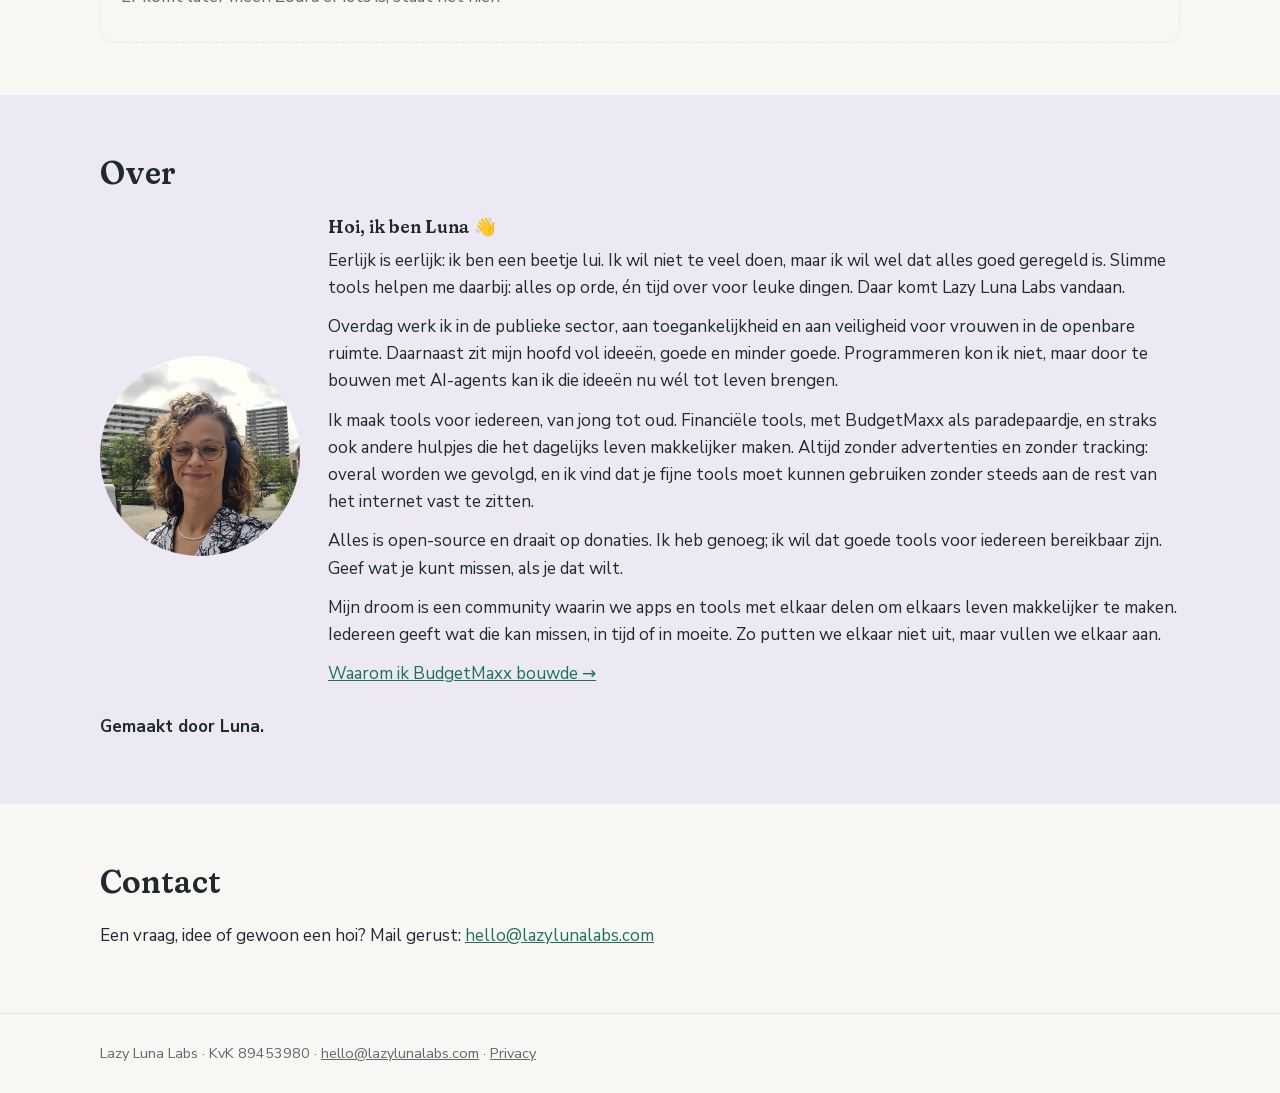
==== commit e02859b8: "feat(header): logo vloeit bij scrollen naar de kopbalk (home + BudgetMaxx, NL/EN) Co-Authored-By: Cl" ====
--- a/nl/index.html
+++ b/nl/index.html
@@ -9,13 +9,16 @@
 <link rel="alternate" hreflang="en" href="../en/index.html">
 <link rel="alternate" hreflang="x-default" href="../index.html">
 <link rel="stylesheet" href="../assets/site.css">
+<script>if(!matchMedia("(prefers-reduced-motion: reduce)").matches)document.documentElement.classList.add("lf")</script>
 <style>
 .prod{display:grid;gap:28px;grid-template-columns:1fr 1.1fr;align-items:center;border:2px solid var(--brand)}
 @media (max-width:760px){.prod{grid-template-columns:1fr}}
 .prod img{display:block;width:100%;height:auto;border-radius:10px;border:1px solid var(--line)}
 .soon{border-style:dashed;margin-top:16px;background:transparent;color:var(--muted)}
+#top{padding:clamp(36px,7vw,88px) 0 clamp(44px,7vw,80px)}
 </style>
 <script src="../assets/sterren.js" defer></script>
+<script src="../assets/logo-flow.js" defer></script>
 <link rel="icon" type="image/svg+xml" href="../assets/favicon.svg">
 <link rel="icon" type="image/png" sizes="32x32" href="../assets/favicon-32.png">
 <link rel="apple-touch-icon" href="../assets/apple-touch-icon.png">
@@ -30,7 +33,7 @@
 </div>
 </header>
 <main id="main">
-<section id="top"><div class="w"><span class="badge">Slim werk, zodat jij minder hoeft</span><h1>Kleine, eerlijke tools die je leven rustiger maken.</h1><p class="lead muted">Lazy Luna Labs is de plek van Luna. Ze bouwt tools die de saaie klusjes overnemen, met hulp van AI-agents. Daar winden we geen doekjes om. Lui in de goede zin: slim werk, zodat jij minder hoeft.</p><p><a class="btn" href="budgetmaxx/index.html">Bekijk BudgetMaxx</a></p></div></section>
+<section id="top"><div class="w"><div class="hero-logo" aria-hidden="true"><span class="big-logo"><svg viewBox="0 0 32 32" aria-hidden="true"><path class="lm" d="M12.6 5.4A11.4 11.4 0 1 0 26.6 20.2A11.8 11.8 0 0 1 12.6 5.4Z"/><path class="ls" d="M19.4 5.4Q20.6 8.8 24.0 10.0Q20.6 11.2 19.4 14.6Q18.2 11.2 14.8 10.0Q18.2 8.8 19.4 5.4Z"/><path class="ls lp" d="M26.0 12.8V16.2M24.3 14.5H27.7"/></svg><span>Lazy Luna Labs</span></span></div><span class="badge">Slim werk, zodat jij minder hoeft</span><h1>Kleine, eerlijke tools die je leven rustiger maken.</h1><p class="lead muted">Lazy Luna Labs is de plek van Luna. Ze bouwt tools die de saaie klusjes overnemen, met hulp van AI-agents. Daar winden we geen doekjes om. Lui in de goede zin: slim werk, zodat jij minder hoeft.</p><p><a class="btn" href="budgetmaxx/index.html">Bekijk BudgetMaxx</a></p></div></section>
 <section class="alt"><div class="w"><h2>Waar we voor staan</h2><div class="values"><div><svg width="30" height="30" viewBox="0 0 24 24" fill="none" stroke="currentColor" stroke-width="1.8" stroke-linecap="round" stroke-linejoin="round" aria-hidden="true"><rect x="5" y="11" width="14" height="9" rx="2"/><path d="M8 11V8a4 4 0 0 1 8 0v3"/></svg><h3>Privacy eerst</h3><p class="muted">Offline, geen account, geen tracking. Je gegevens blijven van jou.</p></div><div><svg width="30" height="30" viewBox="0 0 24 24" fill="none" stroke="currentColor" stroke-width="1.8" stroke-linecap="round" stroke-linejoin="round" aria-hidden="true"><path d="M12 21s-7-4.4-7-10a4 4 0 0 1 7-2.6A4 4 0 0 1 19 11c0 5.600-7 10-7 10z"/></svg><h3>Gratis en open-source</h3><p class="muted">Onder GPL-3.0: de code is open en blijft open, ook voor afgeleide versies.</p></div><div><svg width="30" height="30" viewBox="0 0 24 24" fill="none" stroke="currentColor" stroke-width="1.8" stroke-linecap="round" stroke-linejoin="round" aria-hidden="true"><circle cx="12" cy="12" r="9"/><path d="M12 8v4M12 16h.01"/></svg><h3>Eerlijk over AI</h3><p class="muted">We gebruiken AI-agents om te bouwen en zeggen dat hardop.</p></div><div><svg width="30" height="30" viewBox="0 0 24 24" fill="none" stroke="currentColor" stroke-width="1.8" stroke-linecap="round" stroke-linejoin="round" aria-hidden="true"><path d="M3 15c3 0 3-3 6-3s3 3 6 3 3-3 6-3"/><path d="M3 20c3 0 3-3 6-3s3 3 6 3 3-3 6-3" opacity=".5"/><path d="M3 10c3 0 3-3 6-3s3 3 6 3 3-3 6-3"/></svg><h3>Rust boven drukte</h3><p class="muted">Geen reclame, geen meldingen-gedoe, geen hype. Gewoon een tool die zijn werk doet.</p></div></div></div></section>
 <section id="budgetmaxx"><div class="w"><h2>Producten</h2>
 <div class="card prod"><div><h3>BudgetMaxx</h3><p class="slogan">Maximale rust in je portemonnee.</p><p class="muted">Een gratis, offline app die van je inkomen, vaste lasten en wensen een helder plan per salarisperiode maakt. Geen account, geen cloud.</p><p><a class="btn" href="budgetmaxx/index.html">Bekijk BudgetMaxx</a></p></div>
--- a/assets/site.css
+++ b/assets/site.css
@@ -127,3 +127,22 @@
 .values svg{color:var(--brand);margin-bottom:8px}
 @media (max-width:900px){.values{grid-template-columns:1fr 1fr;row-gap:28px}.values>div:nth-child(odd){padding-left:0;border-left:0}}
 @media (max-width:560px){.values{grid-template-columns:1fr;row-gap:0}.values>div{padding:18px 0;border-left:0;border-top:1px solid var(--line)}.values>div:first-child{border-top:0;padding-top:0}}
+
+/* Logo-overgang (Luna, 18 okt): groot logo in de hero vloeit bij scrollen naar het kleine logo in de kopbalk.
+   Maten in em, afgeleid van .logo (svg 28px, gap 8px, tekst 1.2rem = 19.2px), zodat schalen exact op de kopbalk landt.
+   Zonder JS of bij prefers-reduced-motion: gewoon groot logo in de hero en klein logo in de kopbalk. */
+.hero-logo{margin:0 0 clamp(18px,3vw,32px)}
+.big-logo{display:inline-flex;align-items:center;gap:calc(8em/19.2);font-family:'Fraunces',Georgia,serif;font-variation-settings:'SOFT' 100,'WONK' 0;font-weight:600;font-size:clamp(2.1rem,7.4vw,4.4rem);line-height:1.6;color:var(--htext);white-space:nowrap;position:relative;z-index:41;pointer-events:none;transform-origin:0 0}
+.big-logo svg{flex:none;width:calc(28em/19.2);height:calc(28em/19.2)}
+.big-logo.bmx{font-size:clamp(2rem,6.6vw,3.6rem)}
+.bmb{fill:var(--brand)}
+.bmp{fill:#d39b2f}
+@media (prefers-color-scheme:dark){.bmp{fill:#f0c46a}}
+.lf .big-logo{will-change:transform,opacity}
+.lf .site-header .logo{opacity:0}
+.site-header .logo:focus-visible{opacity:1!important}
+/* BudgetMaxx-logo glijdt ONDER de kopbalk (met broodkruimelbalk) door en vloeit over in het Lazy Luna Labs-logo */
+.big-logo.bmx{z-index:39}
+/* telefoon: logo glijdt onder de tweerijige kopbalk door (niet over de menurij heen); kopbalk zonder BudgetMaxx-balk is maar twee rijen, die mag vastplakken (dan werkt de logo-overgang ook daar);
+   met BudgetMaxx-balk blijft hij los en staat het logo gewoon groot in de hero en klein in de kopbalk */
+@media (max-width:760px){.site-header:not(:has(.subbar)){position:sticky}.big-logo{z-index:39}.lf .in-budgetmaxx .site-header .logo{opacity:1}}
